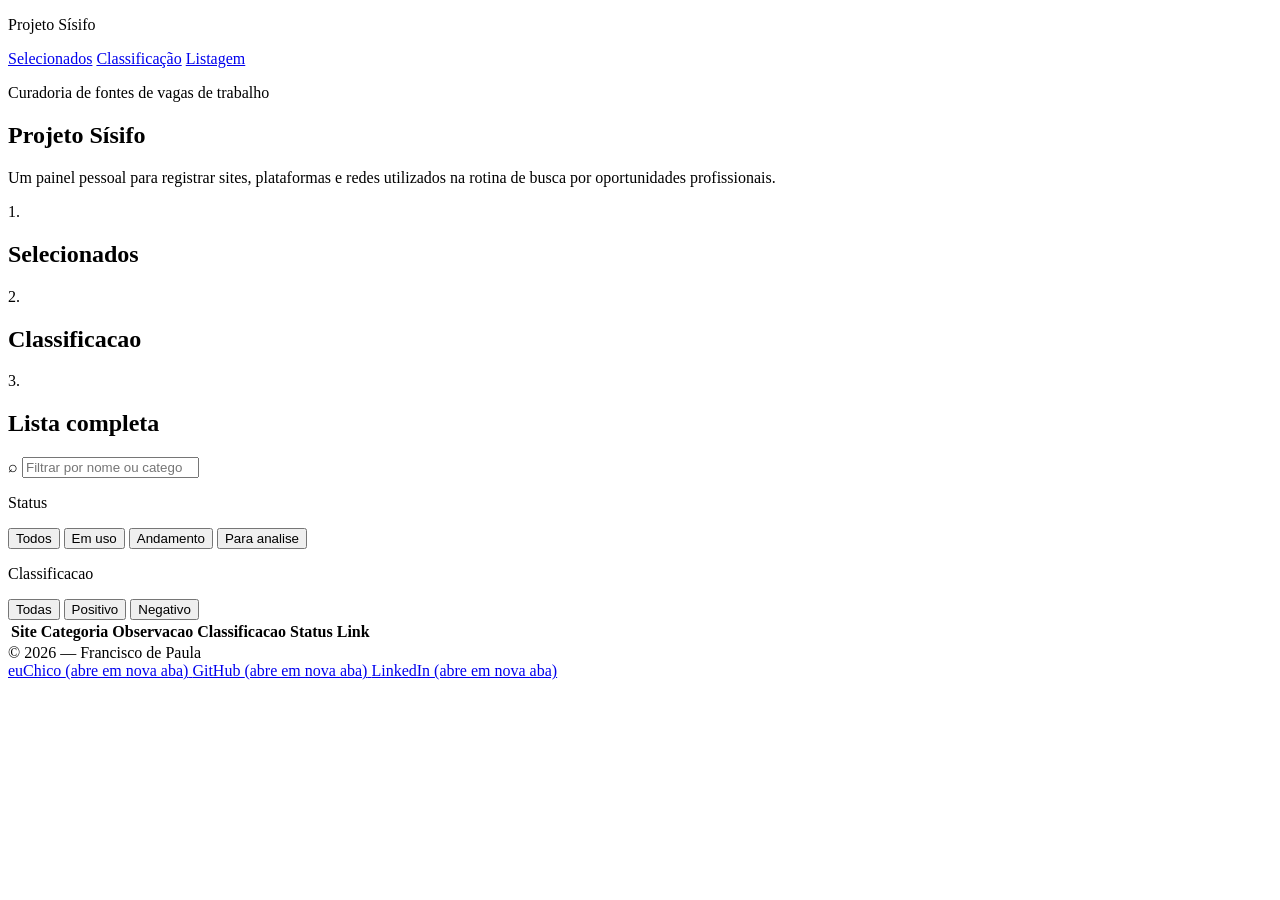
==== Sisifo/index.html @ 107b36aa "docs: Criação da lista em Markdown." ====
﻿<!DOCTYPE html>
<html lang="pt-BR">
<head>
  <!-- Configurações básicas do documento -->
  <meta charset="UTF-8">
  <meta name="viewport" content="width=device-width, initial-scale=1.0">

  <!-- Título exibido na aba do navegador -->
  <title>Projeto Sísifo</title>

  <!-- Normalize e CSS principal do projeto -->
  <link rel="stylesheet" href="assets/styles/normalize.css">
  <link rel="stylesheet" href="assets/styles/style.css">
</head>

<body>
  <!-- Wrapper geral da página -->
  <div class="page-shell">
    <!-- Navegacao superior -->
    <header class="topbar" aria-label="Navegacao Principal">
      <p class="topbar__brand">Projeto Sísifo</p>
      <nav class="topbar__nav">
        <a href="#selecionados">Selecionados</a>
        <a href="#classificacao">Classificação</a>
        <a href="#completo">Listagem</a>
      </nav>
    </header>

    <!-- Conteúdo principal da página -->
    <main class="content">
      <!-- Hero: bloco de apresentação principal -->
      <section class="hero" aria-labelledby="page-title">
        <p class="eyebrow">Curadoria de fontes de vagas de trabalho</p>
        <h1 id="page-title">Projeto Sísifo</h1>
        <p class="hero__summary">
          Um painel pessoal para registrar sites, plataformas e redes utilizados na rotina de busca por oportunidades profissionais.
        </p>
      </section>

      <!-- 1) Sites selecionados -->
      <section id="selecionados" class="section-block" aria-labelledby="selected-title">
        <div class="section-heading">
          <p class="section-number">1.</p>
          <div>
            <h2 id="selected-title">Selecionados</h2>
          </div>
        </div>
        <div id="selected-groups" class="stacked-groups" aria-live="polite"></div>
      </section>

      <!-- 2) Classificacao geral -->
      <section id="classificacao" class="section-block" aria-labelledby="ratings-title">
        <div class="section-heading">
          <p class="section-number">2.</p>
          <div>
            <h2 id="ratings-title">Classificacao</h2>
          </div>
        </div>
        <div id="ratings-grid" class="ratings-grid" aria-live="polite"></div>
      </section>

      <!-- 3) Lista completa com busca e filtros -->
      <section id="completo" class="section-block" aria-labelledby="sources-title">
        <div class="section-heading">
          <p class="section-number">3.</p>
          <div>
            <h2 id="sources-title">Lista completa</h2>
          </div>
        </div>

        <div class="toolbar" aria-label="Filtros da lista completa">
          <label class="search-field" for="search-input">
            <span class="search-field__icon" aria-hidden="true">⌕</span>
            <input id="search-input" type="search" name="search" placeholder="Filtrar por nome ou categoria" autocomplete="off">
          </label>

          <div class="toolbar__controls">
            <div class="filter-group">
              <p class="filter-group__label">Status</p>
              <div class="filter-pills" role="tablist" aria-label="Filtrar por status">
                <button type="button" class="filter-pill is-active" data-filter-type="status" data-filter-value="todos">Todos</button>
                <button type="button" class="filter-pill" data-filter-type="status" data-filter-value="em-uso">Em uso</button>
                <button type="button" class="filter-pill" data-filter-type="status" data-filter-value="aguardando">Andamento</button>
                <button type="button" class="filter-pill" data-filter-type="status" data-filter-value="em-analise">Para analise</button>
              </div>
            </div>

            <div class="filter-group">
              <p class="filter-group__label">Classificacao</p>
              <div class="filter-pills" role="tablist" aria-label="Filtrar por classificacao">
                <button type="button" class="filter-pill is-active" data-filter-type="classification" data-filter-value="todas">Todas</button>
                <button type="button" class="filter-pill" data-filter-type="classification" data-filter-value="positivo">Positivo</button>
                <button type="button" class="filter-pill" data-filter-type="classification" data-filter-value="negativo">Negativo</button>
              </div>
            </div>
          </div>
        </div>

        <div class="table-card">
          <table class="data-table" aria-describedby="sources-title">
            <thead>
              <tr>
                <th scope="col">Site</th>
                <th scope="col">Categoria</th>
                <th scope="col">Observacao</th>
                <th scope="col">Classificacao</th>
                <th scope="col">Status</th>
                <th scope="col">Link</th>
              </tr>
            </thead>
            <tbody id="sources-table-body"></tbody>
          </table>
        </div>

        <p id="sources-empty" class="empty-state" hidden>
          Nenhum item encontrado para os filtros atuais.
        </p>
      </section>
    </main>

    <!-- Rodapé -->
    <footer class="footer">
      <div class="container footer-inner">
        <span class="footer-copy">
          <span class="copyleft">©</span> 2026 — Francisco de Paula
        </span>

        <div class="footer-links">
          <a href="https://euchico.github.io" class="footer-link" target="_blank" rel="noopener noreferrer">
            euChico
            <span class="sr-only">(abre em nova aba)</span>
          </a>

          <a href="https://github.com/euchico" class="footer-link" target="_blank" rel="noopener noreferrer">
            GitHub
            <span class="sr-only">(abre em nova aba)</span>
          </a>

          <a href="https://www.linkedin.com/in/euchico" class="footer-link" target="_blank" rel="noopener noreferrer">
            LinkedIn
            <span class="sr-only">(abre em nova aba)</span>
          </a>
        </div>
      </div>
    </footer>
  </div>

  <!-- Script principal -->
  <script type="module" src="assets/js/app.js"></script>
</body>
</html>
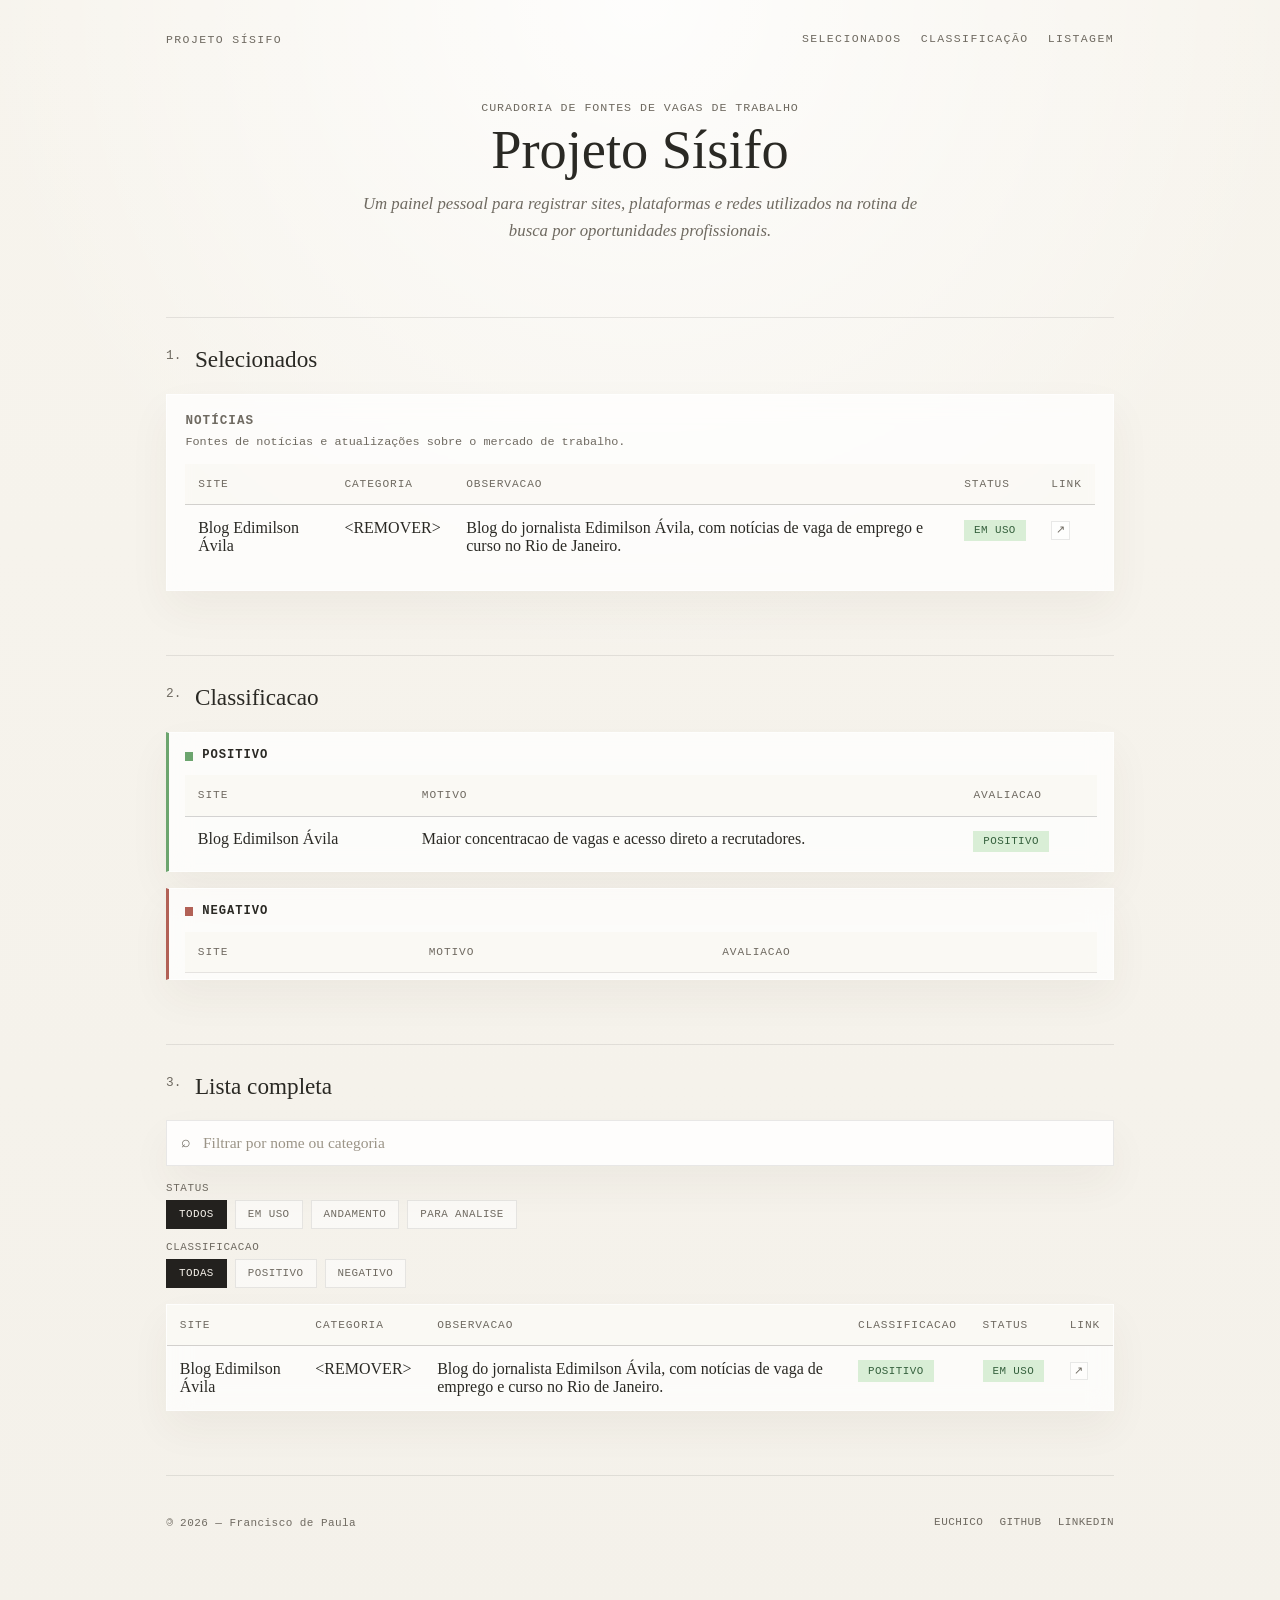
==== commit 900c7f60: "refactor: Reorganização da estrutura." ====
--- a/Sisifo/index.html
+++ b/Sisifo/index.html
@@ -9,8 +9,8 @@
   <title>Projeto Sísifo</title>
 
   <!-- Normalize e CSS principal do projeto -->
-  <link rel="stylesheet" href="assets/styles/normalize.css">
-  <link rel="stylesheet" href="assets/styles/style.css">
+  <link rel="stylesheet" href="src/style/normalize.css">
+  <link rel="stylesheet" href="src/style/style.css">
 </head>
 
 <body>
@@ -146,6 +146,6 @@
   </div>
 
   <!-- Script principal -->
-  <script type="module" src="assets/js/app.js"></script>
+  <script type="module" src="src/script/app.js"></script>
 </body>
 </html>
--- a/Sisifo/src/style/style.css
+++ b/Sisifo/src/style/style.css
@@ -0,0 +1,647 @@
+/* Variaveis visuais base */
+:root {
+  --bg: #f4f1ea;
+  --surface: rgba(255, 255, 255, 0.72);
+  --surface-strong: rgba(255, 255, 255, 0.88);
+  --border: rgba(41, 44, 38, 0.1);
+  --border-strong: rgba(41, 44, 38, 0.16);
+  --text: #2a2924;
+  --muted: #6f6a61;
+  --mono: "DM Mono", "SFMono-Regular", Consolas, "Liberation Mono", monospace;
+  --serif: "EB Garamond", "Iowan Old Style", "Palatino Linotype", "Book Antiqua", Georgia, serif;
+  --status-green: #d9eed6;
+  --status-green-text: #35603d;
+  --status-yellow: #f3e4b9;
+  --status-yellow-text: #775b18;
+  --status-red: #efdbd6;
+  --status-red-text: #8a4c46;
+  --status-gray: #e4e1db;
+  --status-gray-text: #676158;
+  --positive: #6ca56e;
+  --negative: #b26156;
+  --shadow: 0 18px 40px rgba(76, 66, 45, 0.05);
+}
+
+/* Reset e comportamento global */
+* {
+  box-sizing: border-box;
+}
+
+html {
+  scroll-behavior: smooth;
+}
+
+body {
+  margin: 0;
+  min-height: 100vh;
+  background:
+    radial-gradient(circle at top, rgba(255, 255, 255, 0.85), transparent 38%),
+    linear-gradient(180deg, #f7f4ed 0%, var(--bg) 100%);
+  color: var(--text);
+  font-family: var(--serif);
+}
+
+a {
+  color: inherit;
+}
+
+button,
+input {
+  font: inherit;
+}
+
+/* Estrutura principal */
+.page-shell {
+  width: min(100%, 980px);
+  margin: 0 auto;
+  padding: 1.5rem 1rem 4rem;
+}
+
+.topbar {
+  display: flex;
+  align-items: center;
+  justify-content: space-between;
+  gap: 1rem;
+  padding: 0.5rem 0 2.5rem;
+  font-family: var(--mono);
+  font-size: 0.72rem;
+  letter-spacing: 0.12em;
+  text-transform: uppercase;
+}
+
+.topbar__brand {
+  margin: 0;
+  color: var(--muted);
+}
+
+.topbar__nav {
+  display: flex;
+  gap: 1.2rem;
+  flex-wrap: wrap;
+}
+
+.topbar__nav a {
+  color: var(--muted);
+  text-decoration: none;
+  border-bottom: 1px solid transparent;
+  transition: color 140ms ease, border-color 140ms ease;
+}
+
+.topbar__nav a:hover,
+.topbar__nav a:focus-visible {
+  color: var(--text);
+  border-color: var(--border-strong);
+}
+
+.content {
+  display: grid;
+  gap: 4rem;
+}
+
+/* Bloco de abertura */
+.hero {
+  text-align: center;
+  padding: 1rem 0 0.5rem;
+}
+
+.eyebrow,
+.section-note,
+.empty-state,
+.footer,
+.subgroup__description,
+.link-text {
+  font-family: var(--mono);
+}
+
+.eyebrow {
+  margin: 0 0 0.6rem;
+  color: var(--muted);
+  font-size: 0.73rem;
+  letter-spacing: 0.08em;
+  text-transform: uppercase;
+}
+
+.hero h1 {
+  margin: 0;
+  font-size: clamp(2.5rem, 6vw, 3.4rem);
+  line-height: 0.95;
+  font-weight: 500;
+}
+
+.hero__summary {
+  width: min(100%, 35rem);
+  margin: 0.9rem auto 0;
+  color: var(--muted);
+  font-size: 1.05rem;
+  line-height: 1.6;
+  font-style: italic;
+}
+
+.section-block {
+  border-top: 1px solid var(--border);
+  padding-top: 1.75rem;
+}
+
+.section-heading {
+  display: grid;
+  grid-template-columns: auto 1fr;
+  gap: 0.85rem;
+  align-items: start;
+  margin-bottom: 1.3rem;
+}
+
+.section-number {
+  margin: 0.18rem 0 0;
+  font-family: var(--mono);
+  color: var(--muted);
+  font-size: 0.8rem;
+}
+
+.section-heading h2 {
+  margin: 0;
+  font-size: 1.45rem;
+  font-weight: 500;
+}
+
+.section-note {
+  margin: 0.2rem 0 0;
+  color: var(--muted);
+  font-size: 0.74rem;
+  letter-spacing: 0.03em;
+}
+
+/* Cards e tabelas */
+.stacked-groups,
+.ratings-grid {
+  display: grid;
+  gap: 1rem;
+}
+
+.group-card,
+.rating-card,
+.table-card {
+  background: var(--surface);
+  border: 1px solid rgba(255, 255, 255, 0.65);
+  box-shadow: var(--shadow);
+  overflow: hidden;
+  backdrop-filter: blur(12px);
+}
+
+.group-card {
+  padding: 1.2rem 1.15rem 0.5rem;
+}
+
+.subgroup {
+  padding-bottom: 0.8rem;
+}
+
+.subgroup + .subgroup {
+  margin-top: 1rem;
+  border-top: 1px solid var(--border);
+  padding-top: 1rem;
+}
+
+.subgroup__header {
+  margin-bottom: 0.8rem;
+}
+
+.subgroup__title {
+  margin: 0;
+  font-family: var(--mono);
+  font-size: 0.79rem;
+  letter-spacing: 0.08em;
+  text-transform: uppercase;
+  color: var(--muted);
+}
+
+.subgroup__description {
+  margin: 0.35rem 0 0;
+  color: var(--muted);
+  font-size: 0.74rem;
+  line-height: 1.5;
+}
+
+.data-table {
+  width: 100%;
+  border-collapse: collapse;
+}
+
+.data-table th,
+.data-table td {
+  padding: 0.85rem 0.8rem;
+  text-align: left;
+  vertical-align: top;
+}
+
+.data-table thead th {
+  font-family: var(--mono);
+  font-size: 0.7rem;
+  text-transform: uppercase;
+  letter-spacing: 0.08em;
+  color: var(--muted);
+  font-weight: 500;
+  border-bottom: 1px solid var(--border);
+  background: rgba(249, 247, 242, 0.65);
+}
+
+.data-table tbody tr {
+  transition: background-color 140ms ease;
+}
+
+.data-table tbody tr:hover {
+  background: rgba(255, 255, 255, 0.42);
+}
+
+.data-table tbody tr + tr td {
+  border-top: 1px solid var(--border);
+}
+
+.cell-title {
+  margin: 0;
+  font-size: 1rem;
+  font-weight: 500;
+}
+
+.status-badge {
+  display: inline-flex;
+  align-items: center;
+  padding: 0.28rem 0.62rem;
+  font-family: var(--mono);
+  font-size: 0.68rem;
+  letter-spacing: 0.04em;
+  text-transform: uppercase;
+  white-space: nowrap;
+}
+
+.status-badge[data-status="em-uso"] {
+  background: var(--status-green);
+  color: var(--status-green-text);
+}
+
+.status-badge[data-status="aguardando"] {
+  background: var(--status-yellow);
+  color: var(--status-yellow-text);
+}
+
+.status-badge[data-status="em-analise"] {
+  background: var(--status-red);
+  color: var(--status-red-text);
+}
+
+.status-badge[data-status="descartado"] {
+  background: var(--status-gray);
+  color: var(--status-gray-text);
+}
+
+/* Classificacao geral em pilha vertical */
+.ratings-grid {
+  grid-template-columns: 1fr;
+}
+
+.rating-card {
+  padding: 1rem 1rem 0.35rem;
+  border-left: 3px solid transparent;
+}
+
+.rating-card[data-classification="positivo"] {
+  border-left-color: var(--positive);
+}
+
+.rating-card[data-classification="negativo"] {
+  border-left-color: var(--negative);
+}
+
+.rating-card__title {
+  display: flex;
+  align-items: center;
+  gap: 0.55rem;
+  margin: 0 0 0.8rem;
+  font-family: var(--mono);
+  font-size: 0.76rem;
+  letter-spacing: 0.08em;
+  text-transform: uppercase;
+}
+
+.rating-dot {
+  width: 0.55rem;
+  height: 0.55rem;
+}
+
+.rating-card[data-classification="positivo"] .rating-dot {
+  background: var(--positive);
+}
+
+.rating-card[data-classification="negativo"] .rating-dot {
+  background: var(--negative);
+}
+
+/* Barra de busca e filtros */
+.toolbar {
+  display: grid;
+  grid-template-columns: minmax(0, 1fr);
+  gap: 1rem;
+  align-items: start;
+  margin-bottom: 1rem;
+}
+
+.search-field {
+  display: flex;
+  align-items: center;
+  gap: 0.65rem;
+  min-height: 46px;
+  padding: 0 0.85rem;
+  border: 1px solid var(--border);
+  background: var(--surface-strong);
+  box-shadow: var(--shadow);
+}
+
+.search-field__icon {
+  color: var(--muted);
+  font-family: var(--mono);
+}
+
+.search-field input {
+  width: 100%;
+  border: 0;
+  outline: none;
+  background: transparent;
+  color: var(--text);
+  font-size: 0.97rem;
+}
+
+.search-field input::placeholder {
+  color: #9b9487;
+}
+
+.toolbar__controls {
+  display: grid;
+  gap: 0.75rem;
+}
+
+.filter-group {
+  display: grid;
+  gap: 0.35rem;
+}
+
+.filter-group__label {
+  margin: 0;
+  font-family: var(--mono);
+  color: var(--muted);
+  font-size: 0.68rem;
+  letter-spacing: 0.06em;
+  text-transform: uppercase;
+}
+
+.filter-pills {
+  display: flex;
+  gap: 0.5rem;
+  flex-wrap: wrap;
+}
+
+.filter-pill {
+  padding: 0.45rem 0.75rem;
+  border: 1px solid var(--border);
+  background: rgba(255, 255, 255, 0.55);
+  color: var(--muted);
+  cursor: pointer;
+  font-family: var(--mono);
+  font-size: 0.68rem;
+  text-transform: uppercase;
+  letter-spacing: 0.04em;
+  transition:
+    background-color 140ms ease,
+    border-color 140ms ease,
+    color 140ms ease,
+    transform 140ms ease;
+}
+
+.filter-pill:hover,
+.filter-pill:focus-visible {
+  color: var(--text);
+  border-color: var(--border-strong);
+  transform: translateY(-1px);
+}
+
+.filter-pill.is-active {
+  background: #23211e;
+  border-color: #23211e;
+  color: #f6f2eb;
+}
+
+.link-text {
+  display: inline-flex;
+  align-items: center;
+  justify-content: center;
+  width: 1.15rem;
+  height: 1.15rem;
+  color: var(--muted);
+  font-size: 0.68rem;
+  border: 1px solid var(--border);
+  line-height: 1;
+  text-decoration: none;
+  background: rgba(255, 255, 255, 0.5);
+}
+
+.classification-badge {
+  display: inline-flex;
+  align-items: center;
+  padding: 0.28rem 0.62rem;
+  font-family: var(--mono);
+  font-size: 0.68rem;
+  letter-spacing: 0.04em;
+  text-transform: uppercase;
+  white-space: nowrap;
+  background: var(--status-gray);
+  color: var(--status-gray-text);
+}
+
+.classification-badge[data-classification="positivo"] {
+  background: var(--status-green);
+  color: var(--status-green-text);
+}
+
+.classification-badge[data-classification="negativo"] {
+  background: var(--status-red);
+  color: var(--status-red-text);
+}
+
+.link-text:hover,
+.link-text:focus-visible {
+  color: var(--text);
+  border-color: var(--border-strong);
+  background: rgba(255, 255, 255, 0.82);
+}
+
+.empty-state {
+  margin: 1rem 0 0;
+  color: var(--muted);
+  font-size: 0.73rem;
+  text-align: center;
+}
+
+/*
+.footer {
+  display: flex;
+  justify-content: space-between;
+  gap: 1rem;
+  margin-top: 4rem;
+  padding-top: 1.4rem;
+  border-top: 1px solid var(--border);
+  color: var(--muted);
+  font-size: 0.72rem;
+  letter-spacing: 0.04em;
+}
+
+.footer p {
+  margin: 0;
+}
+*/
+
+/* ======
+8. FOOTER
+========= */
+.footer {
+  padding: 2.5rem 0 2rem;
+  border-top: 1px solid var(--border);
+  margin-top: 4rem;
+  color: var(--muted);
+  font-size: 0.72rem;
+}
+
+.footer-inner {
+  display: flex;
+  align-items: center;
+  justify-content: space-between;
+  flex-wrap: wrap;
+  gap: 1rem;
+}
+
+.footer-copy {
+  font-family: var(--mono);
+  font-size: 0.6875rem;
+  letter-spacing: 0.04em;
+  color: inherit;
+}
+
+.footer-links {
+  display: flex;
+  align-items: center;
+  gap: 1rem;
+  flex-wrap: wrap;
+}
+
+.footer-link {
+  font-family: var(--mono);
+  font-size: 0.6875rem;
+  text-transform: uppercase;
+  letter-spacing: 0.04em;
+  color: inherit;
+  text-decoration: none;
+  border-bottom: 1px solid transparent;
+  transition: color 140ms ease, border-color 140ms ease;
+}
+
+.footer-link:hover,
+.footer-link:focus-visible {
+  color: var(--text);
+  border-bottom-color: var(--border-strong);
+}
+
+.copyleft {
+  display: inline-block;
+  transform: scaleX(-1);
+}
+
+/* ==============
+9. ACESSIBILIDADE
+================= */
+
+.sr-only {
+  position: absolute;
+  width: 1px;
+  height: 1px;
+  padding: 0;
+  margin: -1px;
+  overflow: hidden;
+  clip: rect(0, 0, 0, 0);
+  white-space: nowrap;
+  border: 0;
+}
+
+
+/* ===============
+10. RESPONSIVIDADE
+================== */
+
+@media (max-width: 760px) {
+  .page-shell {
+    padding-inline: 0.85rem;
+  }
+
+  .topbar,
+  .toolbar,
+  .footer {
+    grid-template-columns: 1fr;
+    display: grid;
+  }
+
+  .topbar {
+    gap: 0.8rem;
+  }
+
+  .topbar__nav,
+  .filter-pills {
+    justify-content: flex-start;
+  }
+
+  .footer {
+    gap: 0.6rem;
+    padding-top: 1.6rem;
+  }
+
+  .footer-inner {
+    align-items: flex-start;
+  }
+}
+
+@media (max-width: 620px) {
+  .data-table,
+  .data-table thead,
+  .data-table tbody,
+  .data-table th,
+  .data-table td,
+  .data-table tr {
+    display: block;
+  }
+
+  .data-table thead {
+    display: none;
+  }
+
+  .data-table tbody tr {
+    padding: 0.95rem 0.9rem;
+  }
+
+  .data-table tbody tr + tr {
+    border-top: 1px solid var(--border);
+  }
+
+  .data-table tbody tr + tr td {
+    border-top: 0;
+  }
+
+  .data-table td {
+    padding: 0.2rem 0;
+  }
+
+  .data-table td::before {
+    content: attr(data-label);
+    display: block;
+    margin-bottom: 0.18rem;
+    color: var(--muted);
+    font-family: var(--mono);
+    font-size: 0.68rem;
+    letter-spacing: 0.04em;
+    text-transform: uppercase;
+  }
+}
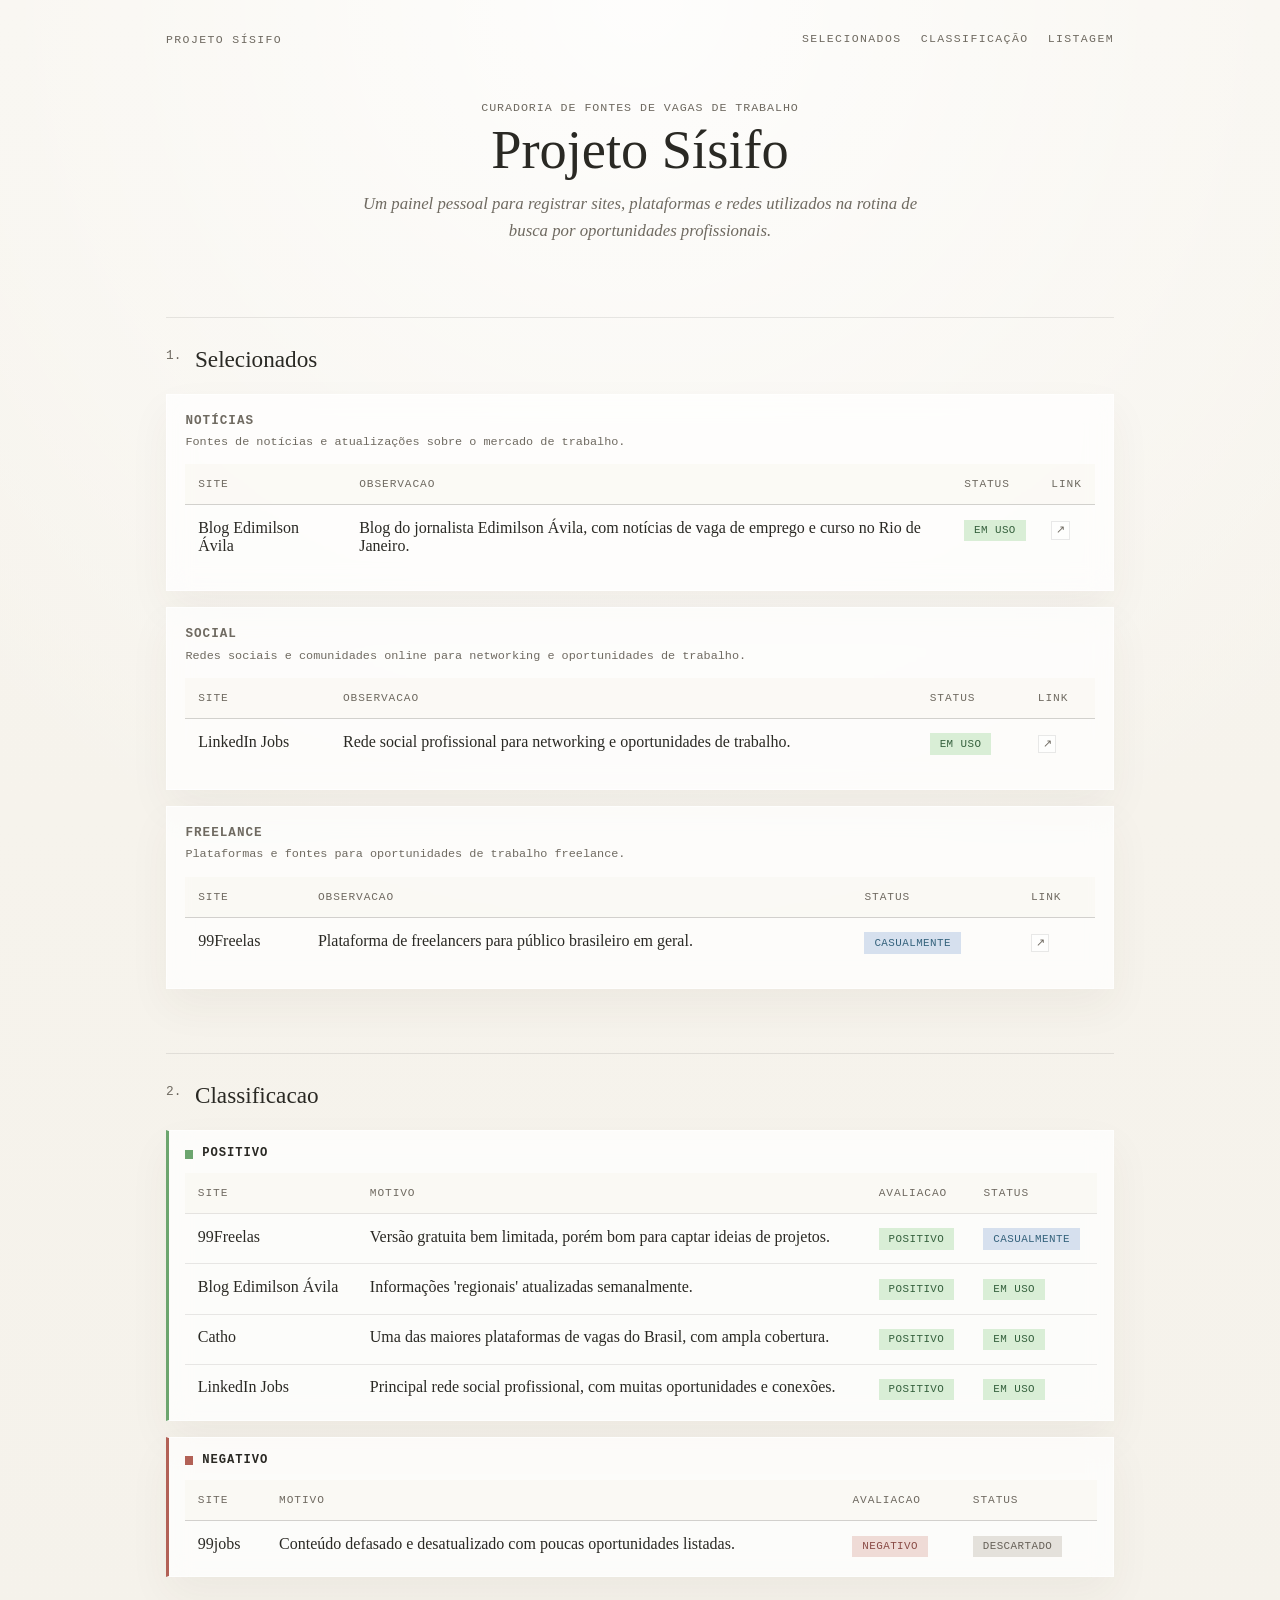
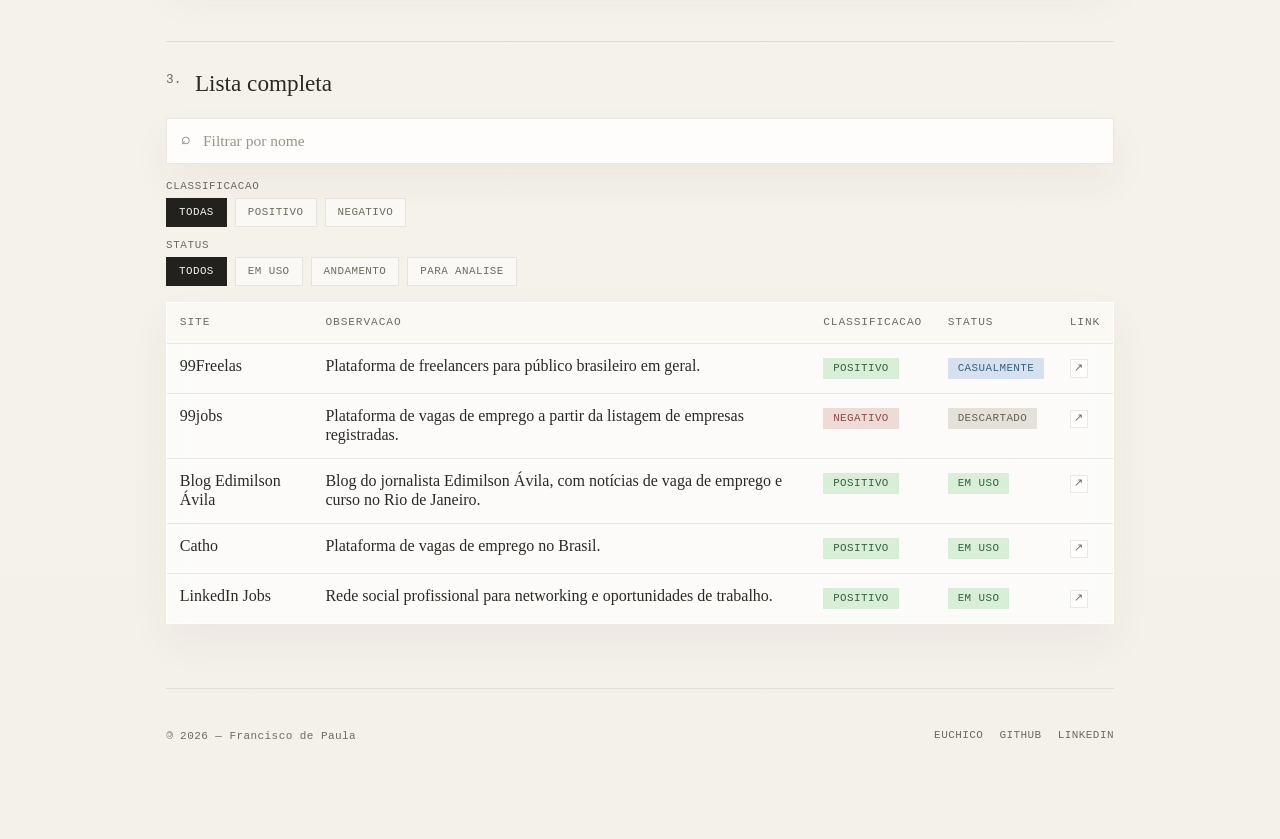
==== commit a5ad390a: "feat: atualização de oportunidade." ====
--- a/Sisifo/index.html
+++ b/Sisifo/index.html
@@ -71,10 +71,19 @@
         <div class="toolbar" aria-label="Filtros da lista completa">
           <label class="search-field" for="search-input">
             <span class="search-field__icon" aria-hidden="true">⌕</span>
-            <input id="search-input" type="search" name="search" placeholder="Filtrar por nome ou categoria" autocomplete="off">
+            <input id="search-input" type="search" name="search" placeholder="Filtrar por nome" autocomplete="off">
           </label>
 
           <div class="toolbar__controls">
+            <div class="filter-group">
+              <p class="filter-group__label">Classificacao</p>
+              <div class="filter-pills" role="tablist" aria-label="Filtrar por classificacao">
+                <button type="button" class="filter-pill is-active" data-filter-type="classification" data-filter-value="todas">Todas</button>
+                <button type="button" class="filter-pill" data-filter-type="classification" data-filter-value="positivo">Positivo</button>
+                <button type="button" class="filter-pill" data-filter-type="classification" data-filter-value="negativo">Negativo</button>
+              </div>
+            </div>
+            
             <div class="filter-group">
               <p class="filter-group__label">Status</p>
               <div class="filter-pills" role="tablist" aria-label="Filtrar por status">
@@ -82,15 +91,6 @@
                 <button type="button" class="filter-pill" data-filter-type="status" data-filter-value="em-uso">Em uso</button>
                 <button type="button" class="filter-pill" data-filter-type="status" data-filter-value="aguardando">Andamento</button>
                 <button type="button" class="filter-pill" data-filter-type="status" data-filter-value="em-analise">Para analise</button>
-              </div>
-            </div>
-
-            <div class="filter-group">
-              <p class="filter-group__label">Classificacao</p>
-              <div class="filter-pills" role="tablist" aria-label="Filtrar por classificacao">
-                <button type="button" class="filter-pill is-active" data-filter-type="classification" data-filter-value="todas">Todas</button>
-                <button type="button" class="filter-pill" data-filter-type="classification" data-filter-value="positivo">Positivo</button>
-                <button type="button" class="filter-pill" data-filter-type="classification" data-filter-value="negativo">Negativo</button>
               </div>
             </div>
           </div>
@@ -101,7 +101,6 @@
             <thead>
               <tr>
                 <th scope="col">Site</th>
-                <th scope="col">Categoria</th>
                 <th scope="col">Observacao</th>
                 <th scope="col">Classificacao</th>
                 <th scope="col">Status</th>
@@ -145,7 +144,13 @@
     </footer>
   </div>
 
-  <!-- Script principal -->
-  <script type="module" src="src/script/app.js"></script>
+  <!-- Bootstrap de script com cache-busting para ambiente local -->
+  <script>
+    const buildStamp = Date.now();
+    const appScript = document.createElement("script");
+    appScript.type = "module";
+    appScript.src = `src/script/app.js?v=${buildStamp}`;
+    document.body.appendChild(appScript);
+  </script>
 </body>
 </html>
--- a/Sisifo/src/style/style.css
+++ b/Sisifo/src/style/style.css
@@ -11,6 +11,8 @@
   --serif: "EB Garamond", "Iowan Old Style", "Palatino Linotype", "Book Antiqua", Georgia, serif;
   --status-green: #d9eed6;
   --status-green-text: #35603d;
+  --status-blue: #d6e0ee;
+  --status-blue-text: #35627c;
   --status-yellow: #f3e4b9;
   --status-yellow-text: #775b18;
   --status-red: #efdbd6;
@@ -276,6 +278,11 @@
 .status-badge[data-status="em-uso"] {
   background: var(--status-green);
   color: var(--status-green-text);
+}
+
+.status-badge[data-status="casual"] {
+  background: var(--status-blue);
+  color: var(--status-blue-text);
 }
 
 .status-badge[data-status="aguardando"] {
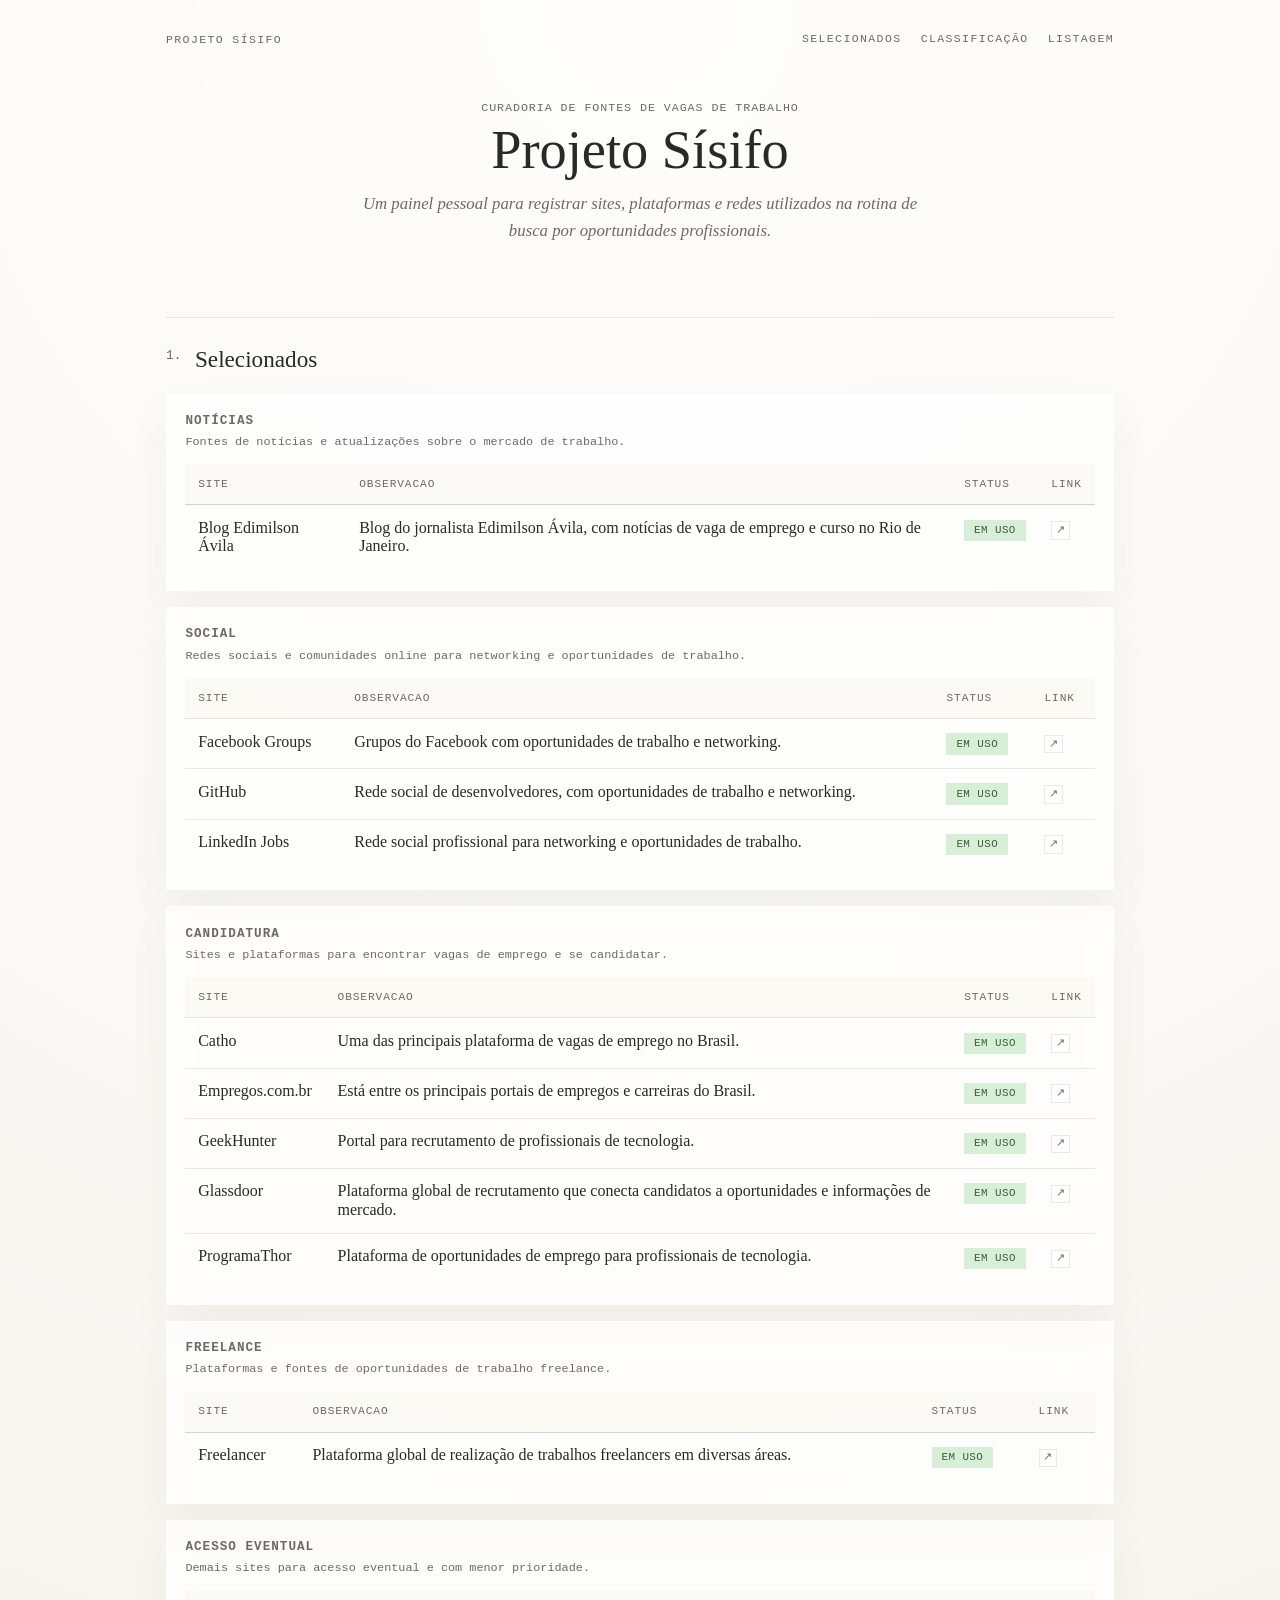
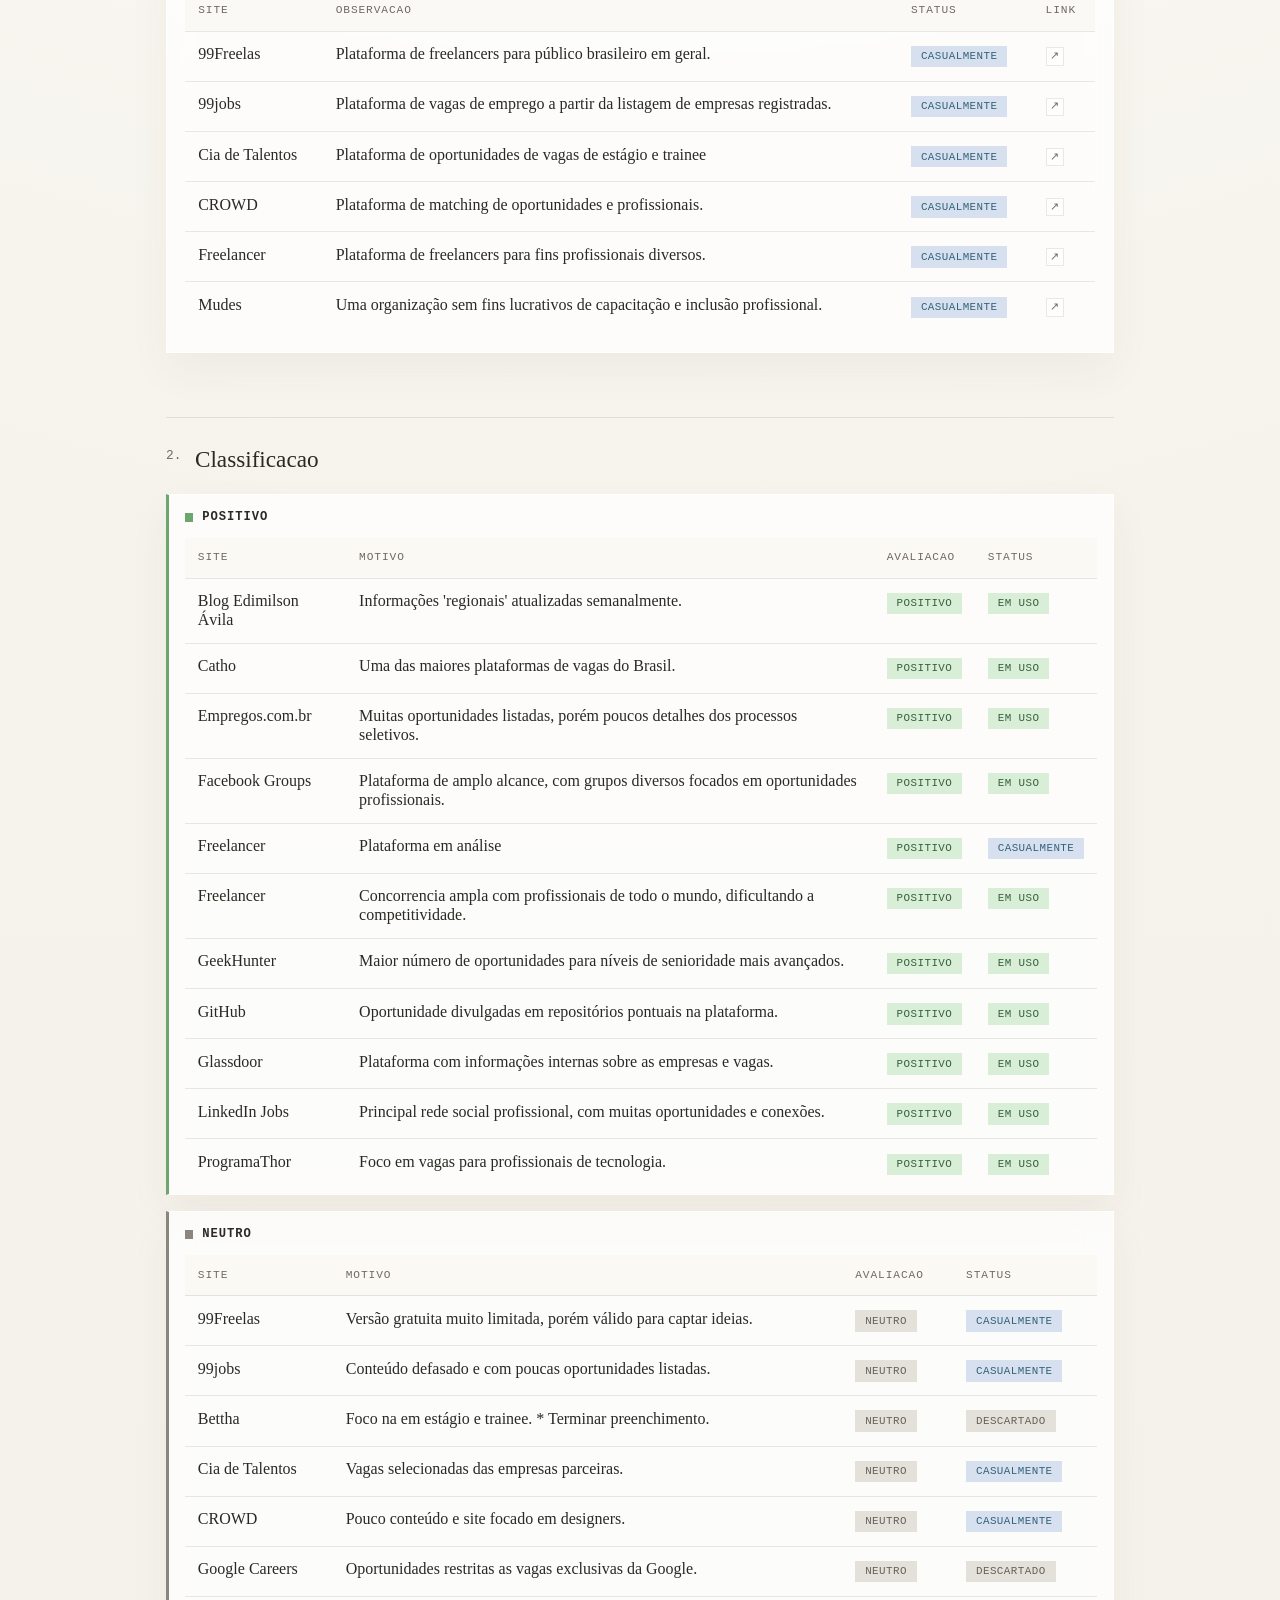
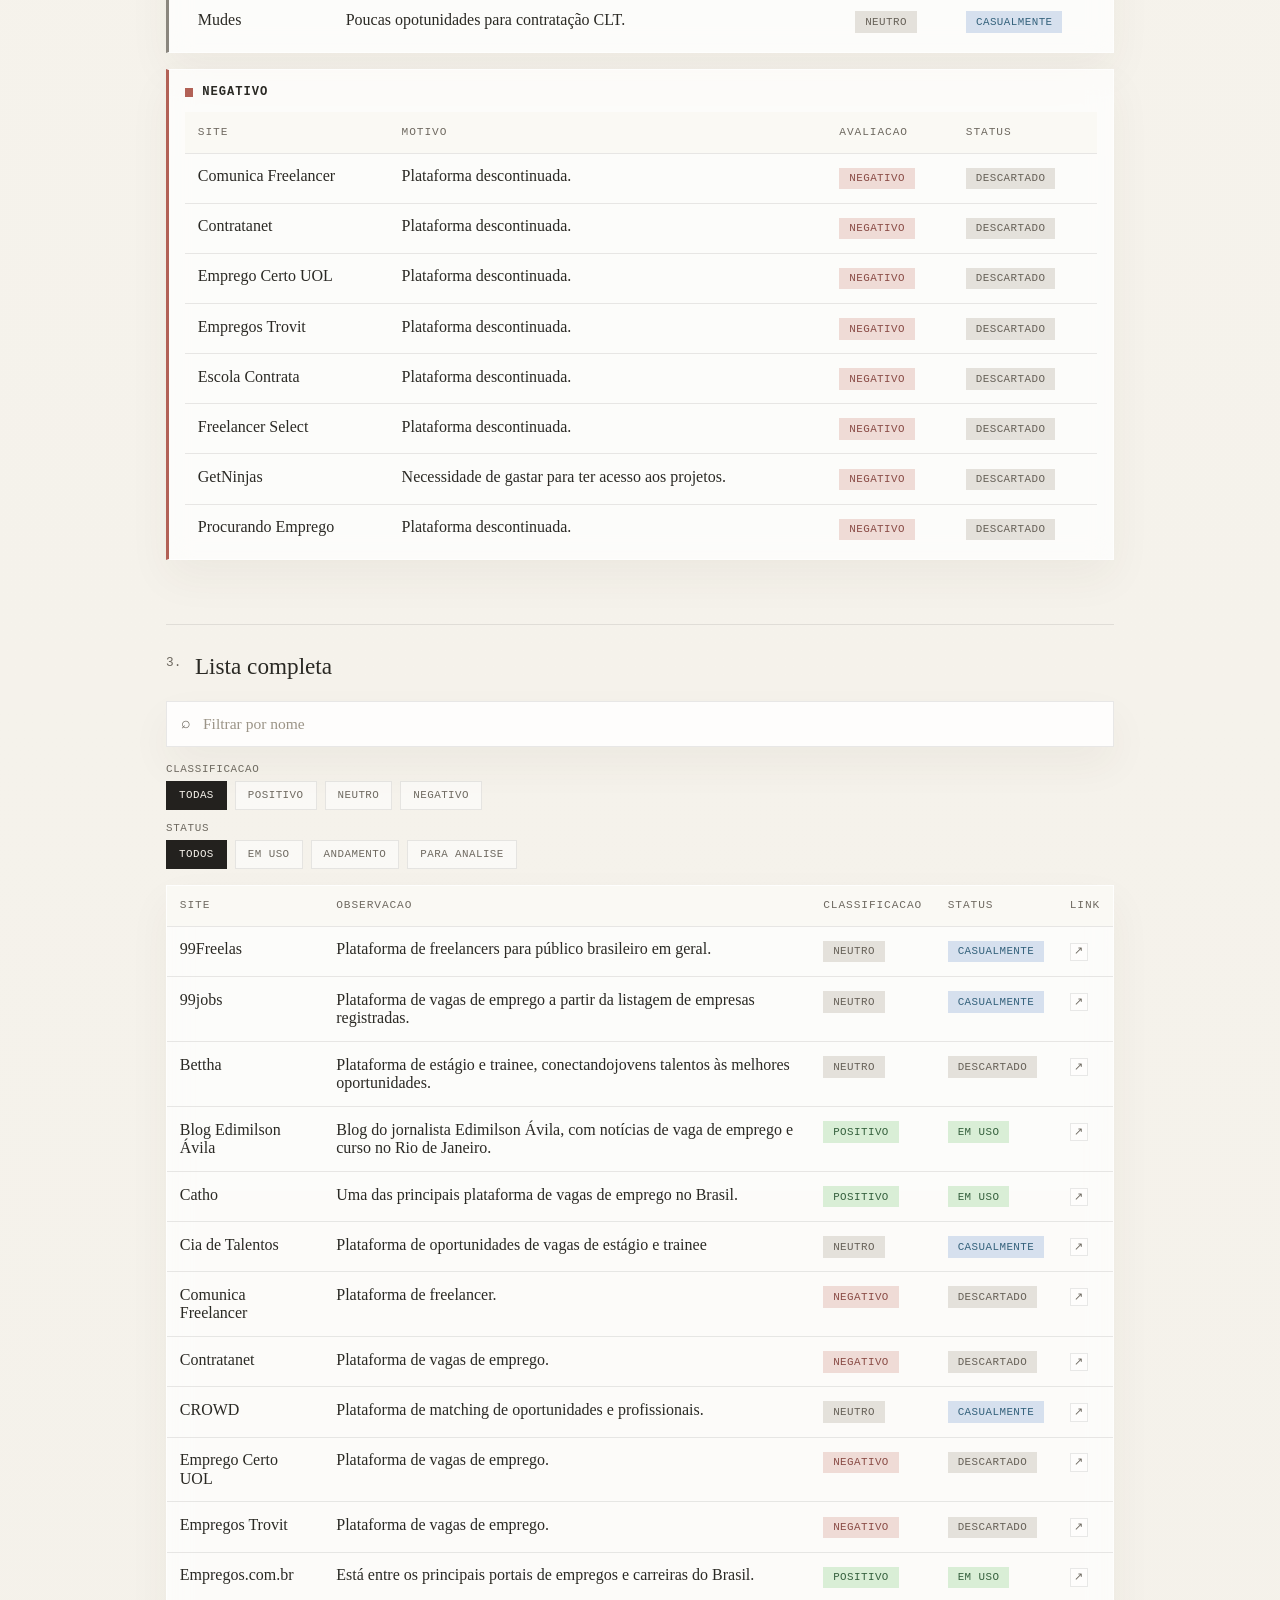
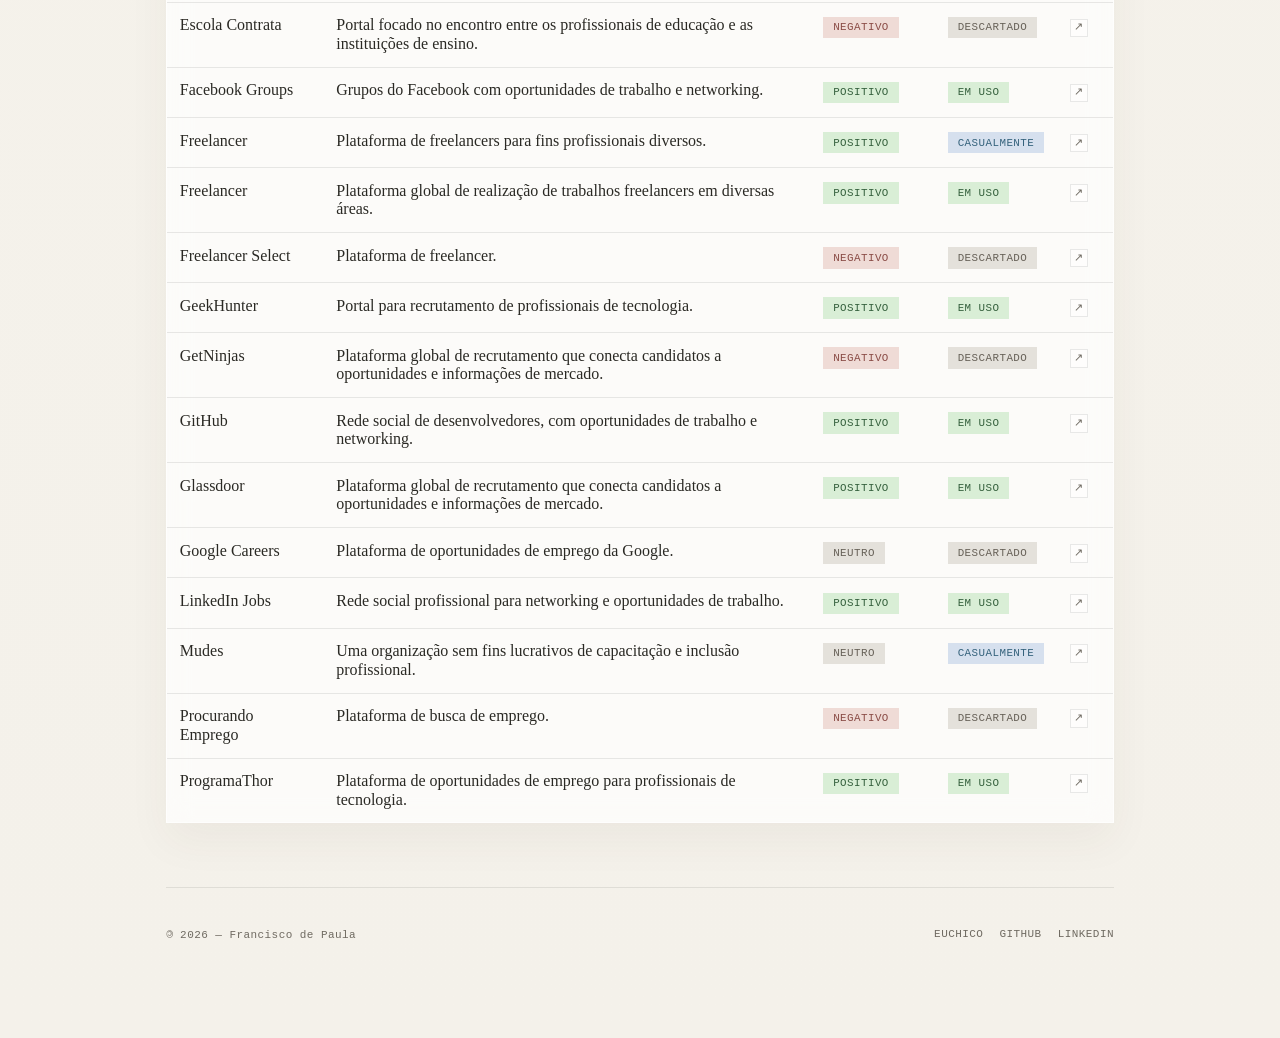
==== commit b767a51c: "feat: Adição da classificação Neutra de sites." ====
--- a/Sisifo/index.html
+++ b/Sisifo/index.html
@@ -79,8 +79,9 @@
               <p class="filter-group__label">Classificacao</p>
               <div class="filter-pills" role="tablist" aria-label="Filtrar por classificacao">
                 <button type="button" class="filter-pill is-active" data-filter-type="classification" data-filter-value="todas">Todas</button>
-                <button type="button" class="filter-pill" data-filter-type="classification" data-filter-value="positivo">Positivo</button>
-                <button type="button" class="filter-pill" data-filter-type="classification" data-filter-value="negativo">Negativo</button>
+                <button type="button" class="filter-pill" data-filter-type="classification" data-filter-value="positive">Positivo</button>
+                <button type="button" class="filter-pill" data-filter-type="classification" data-filter-value="neutral">Neutro</button>
+                <button type="button" class="filter-pill" data-filter-type="classification" data-filter-value="negative">Negativo</button>
               </div>
             </div>
             
--- a/Sisifo/src/style/style.css
+++ b/Sisifo/src/style/style.css
@@ -20,6 +20,7 @@
   --status-gray: #e4e1db;
   --status-gray-text: #676158;
   --positive: #6ca56e;
+  --neutral: #8a867e;
   --negative: #b26156;
   --shadow: 0 18px 40px rgba(76, 66, 45, 0.05);
 }
@@ -310,11 +311,15 @@
   border-left: 3px solid transparent;
 }
 
-.rating-card[data-classification="positivo"] {
+.rating-card[data-classification="positive"] {
   border-left-color: var(--positive);
 }
 
-.rating-card[data-classification="negativo"] {
+.rating-card[data-classification="neutral"] {
+  border-left-color: var(--neutral);
+}
+
+.rating-card[data-classification="negative"] {
   border-left-color: var(--negative);
 }
 
@@ -334,11 +339,15 @@
   height: 0.55rem;
 }
 
-.rating-card[data-classification="positivo"] .rating-dot {
+.rating-card[data-classification="positive"] .rating-dot {
   background: var(--positive);
 }
 
-.rating-card[data-classification="negativo"] .rating-dot {
+.rating-card[data-classification="neutral"] .rating-dot {
+  background: var(--neutral);
+}
+
+.rating-card[data-classification="negative"] .rating-dot {
   background: var(--negative);
 }
 
@@ -462,12 +471,17 @@
   color: var(--status-gray-text);
 }
 
-.classification-badge[data-classification="positivo"] {
+.classification-badge[data-classification="positive"] {
   background: var(--status-green);
   color: var(--status-green-text);
 }
 
-.classification-badge[data-classification="negativo"] {
+.classification-badge[data-classification="neutral"] {
+  background: var(--status-gray);
+  color: var(--status-gray-text);
+}
+
+.classification-badge[data-classification="negative"] {
   background: var(--status-red);
   color: var(--status-red-text);
 }
